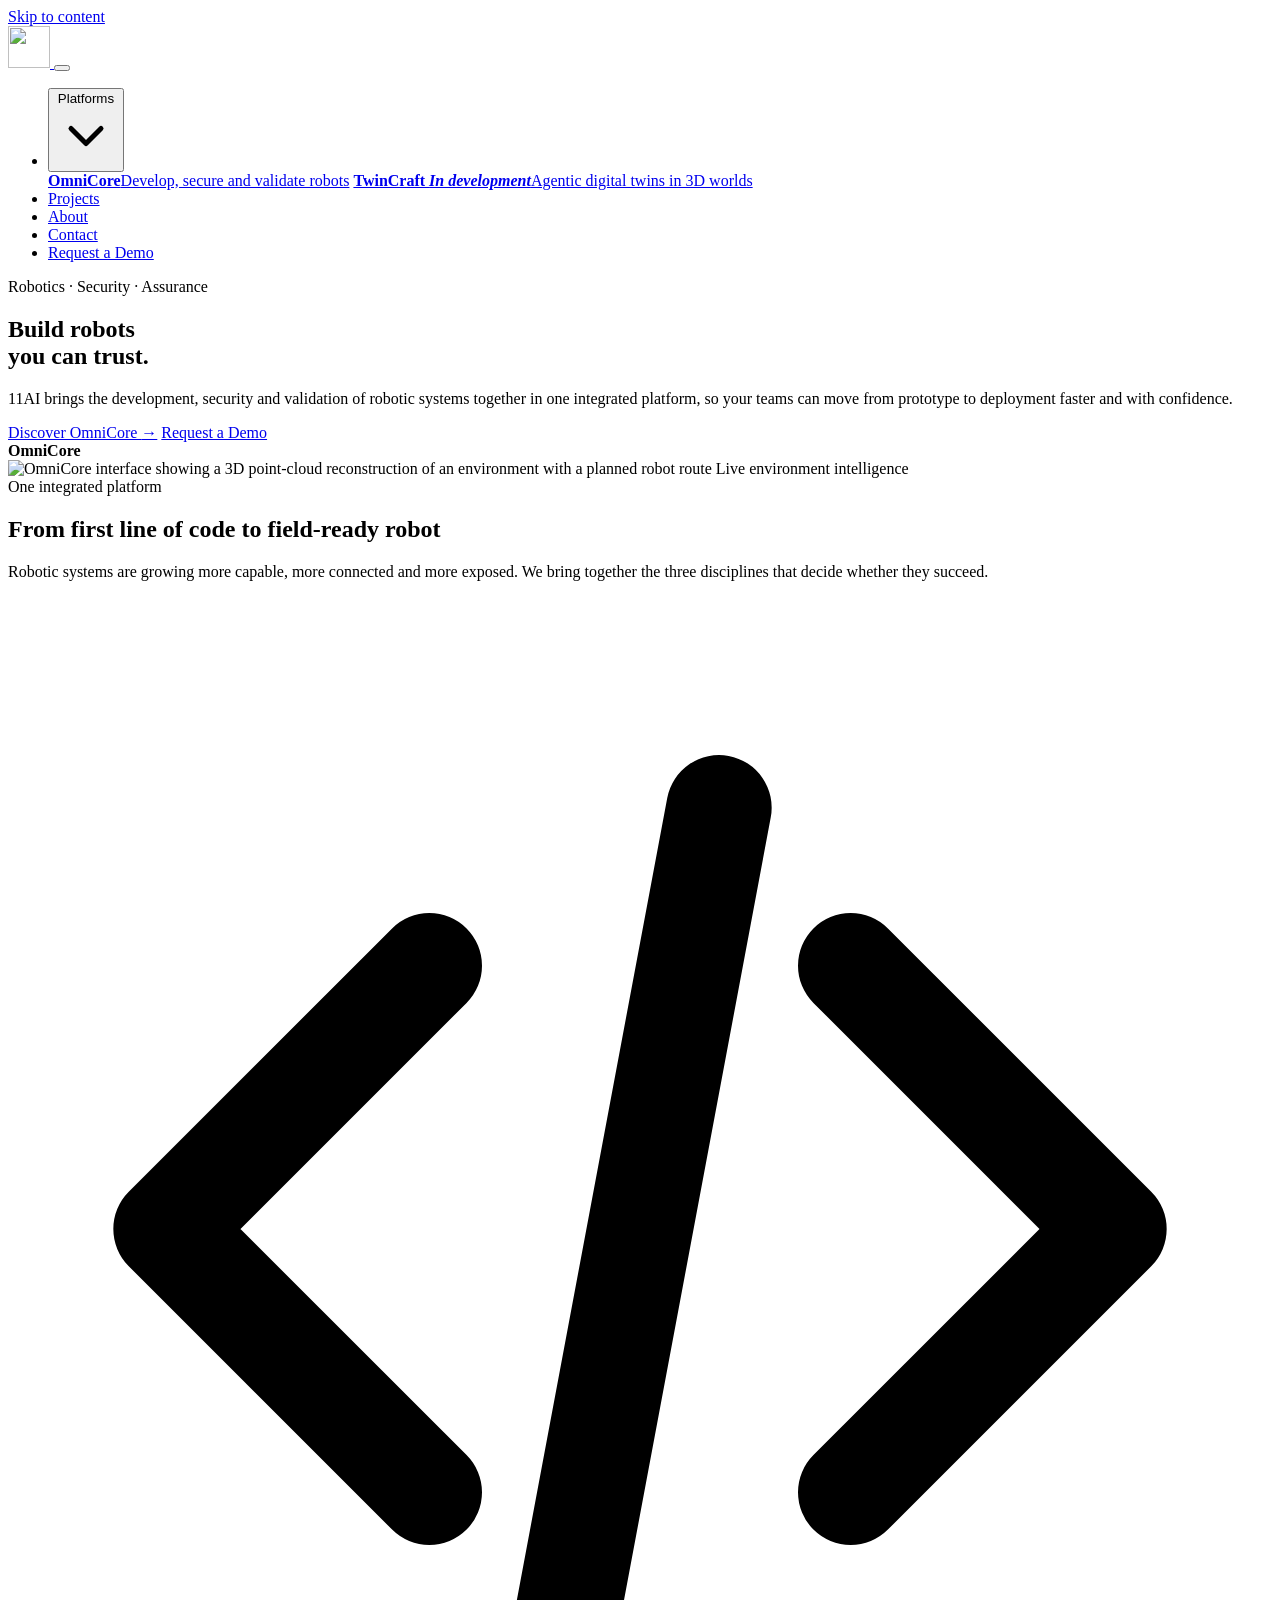
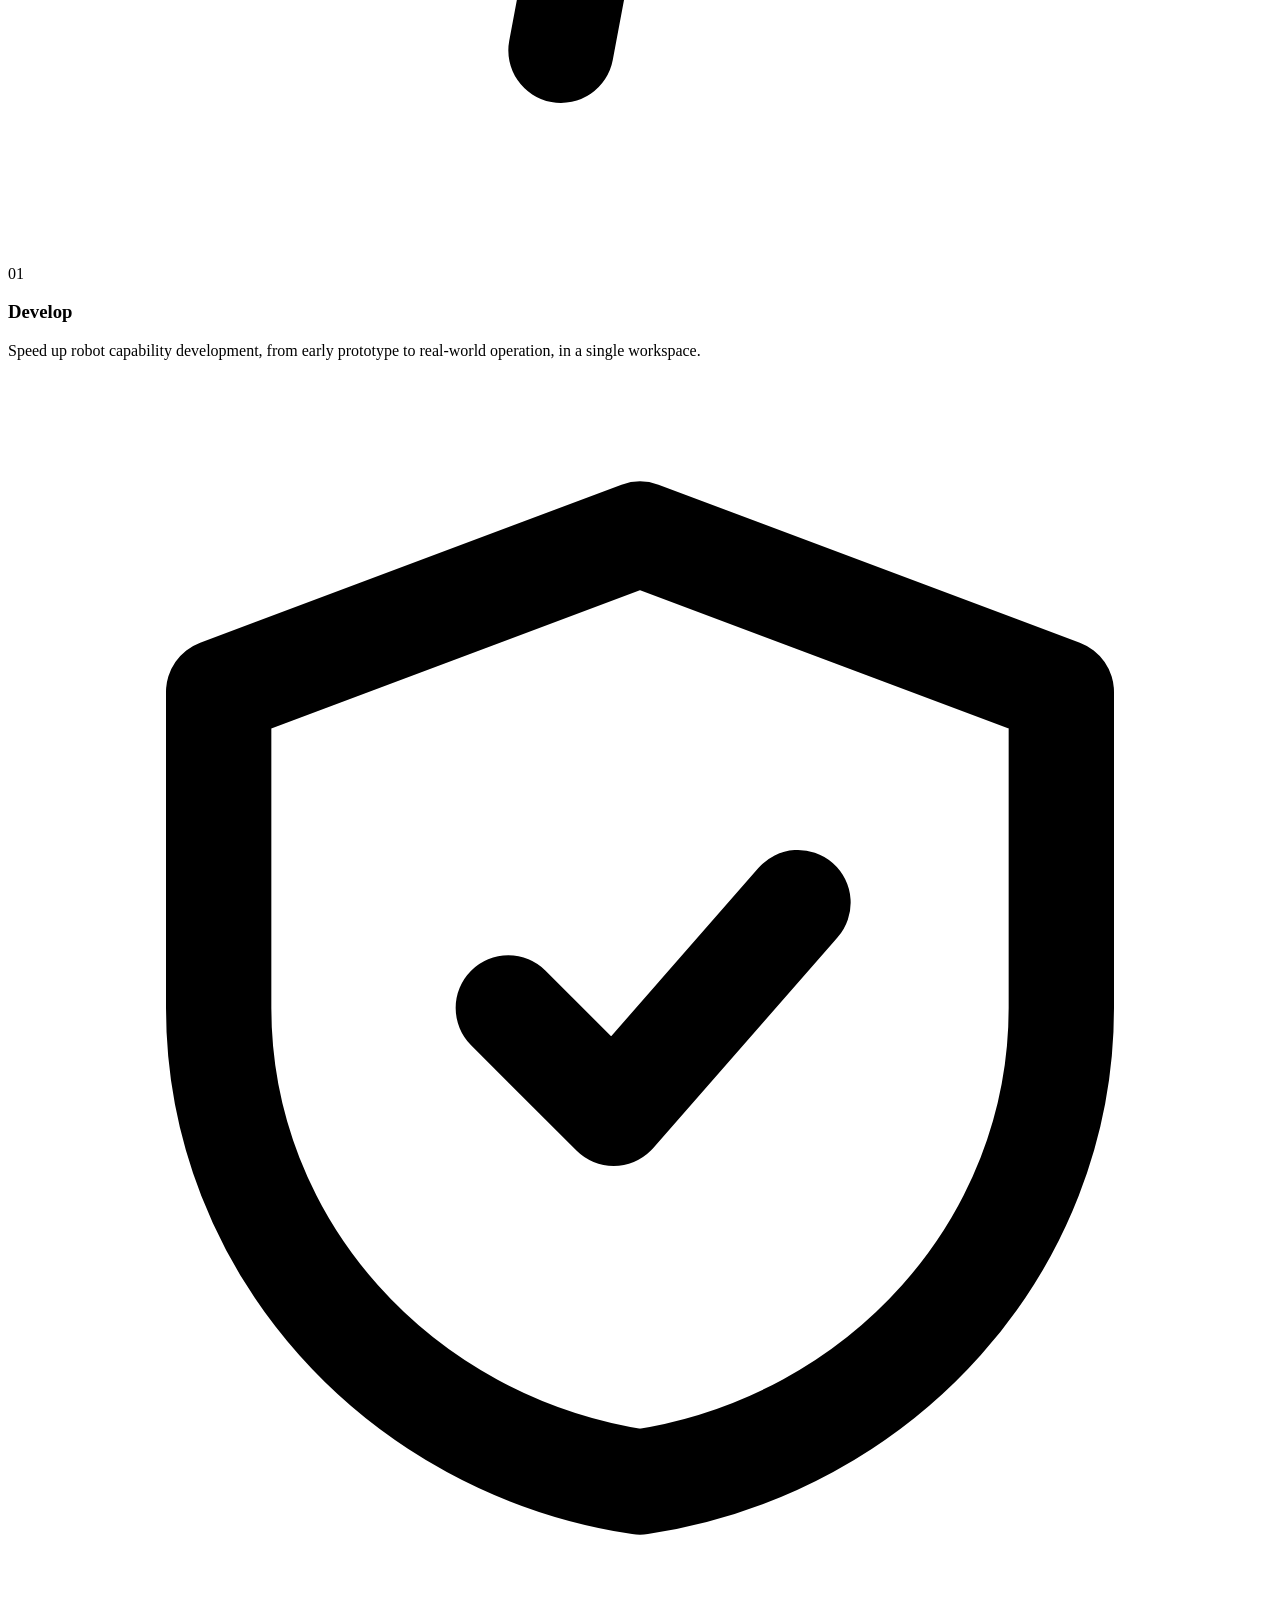
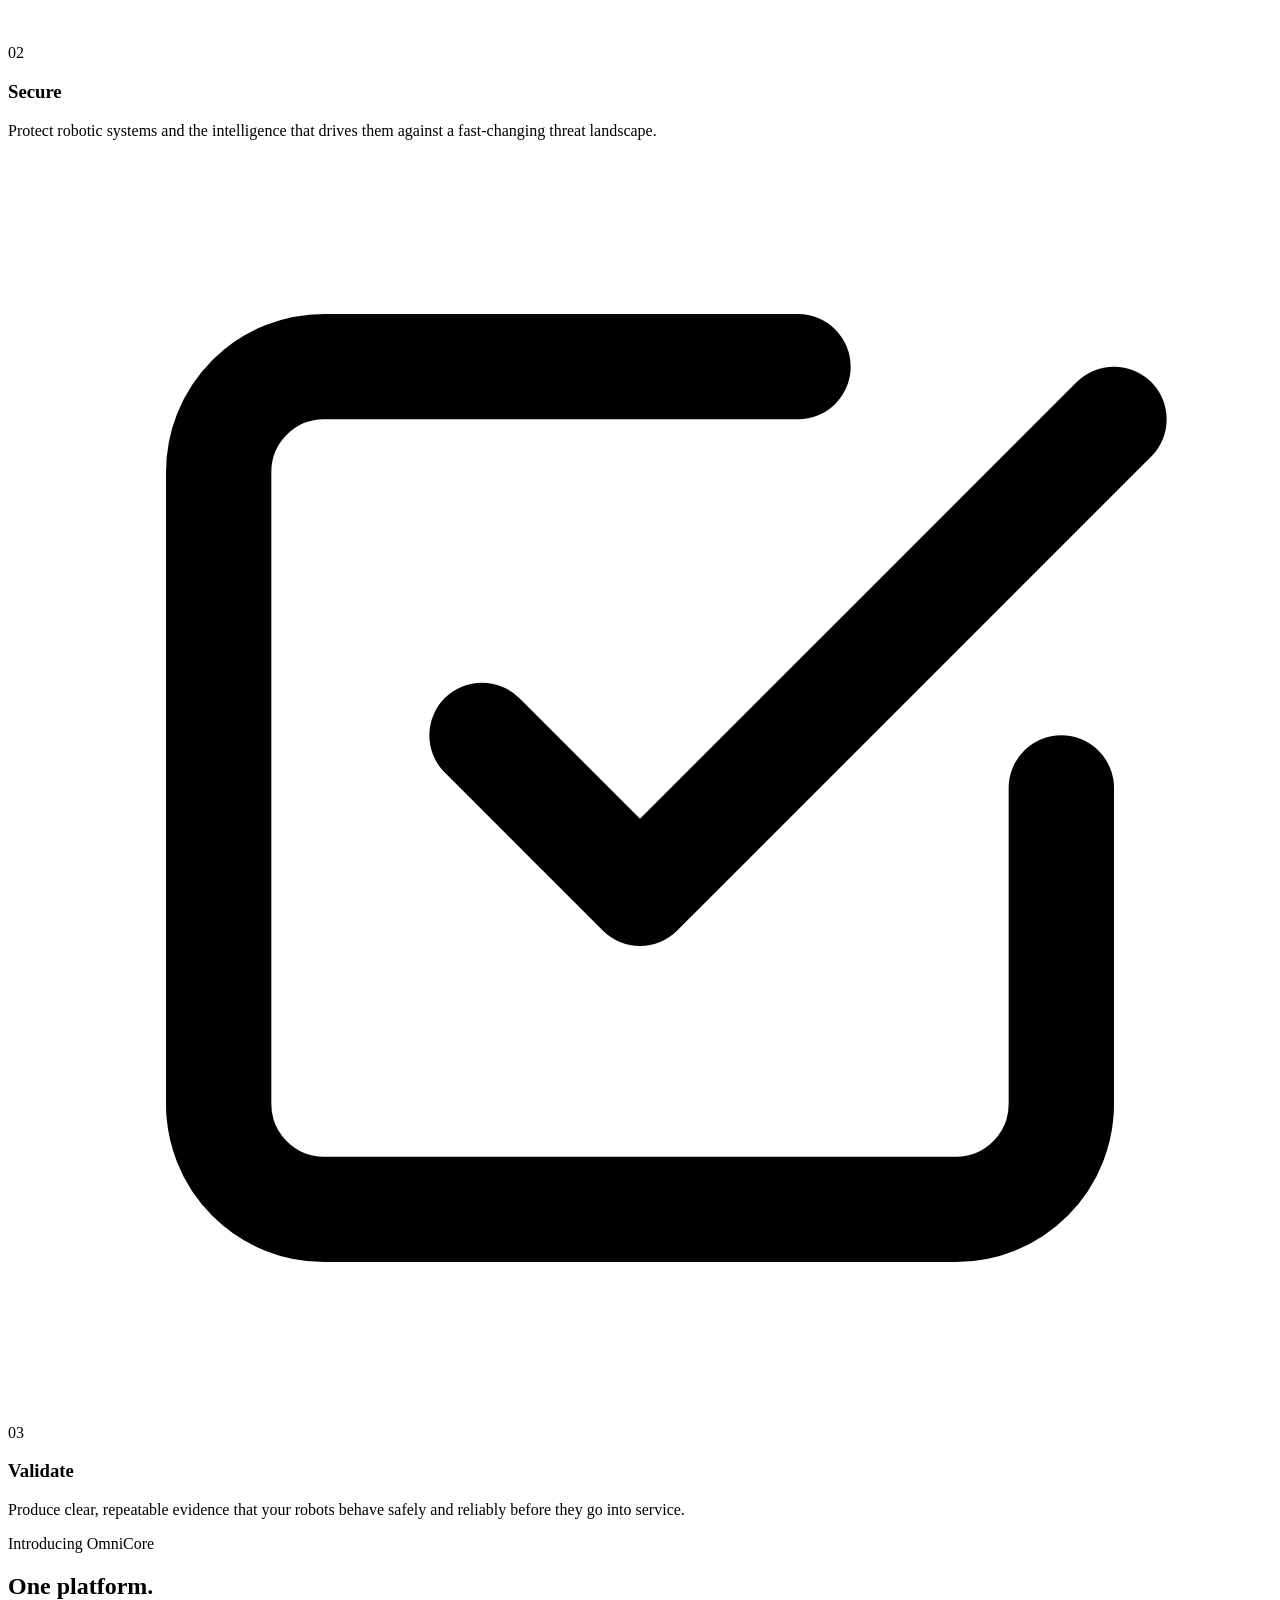
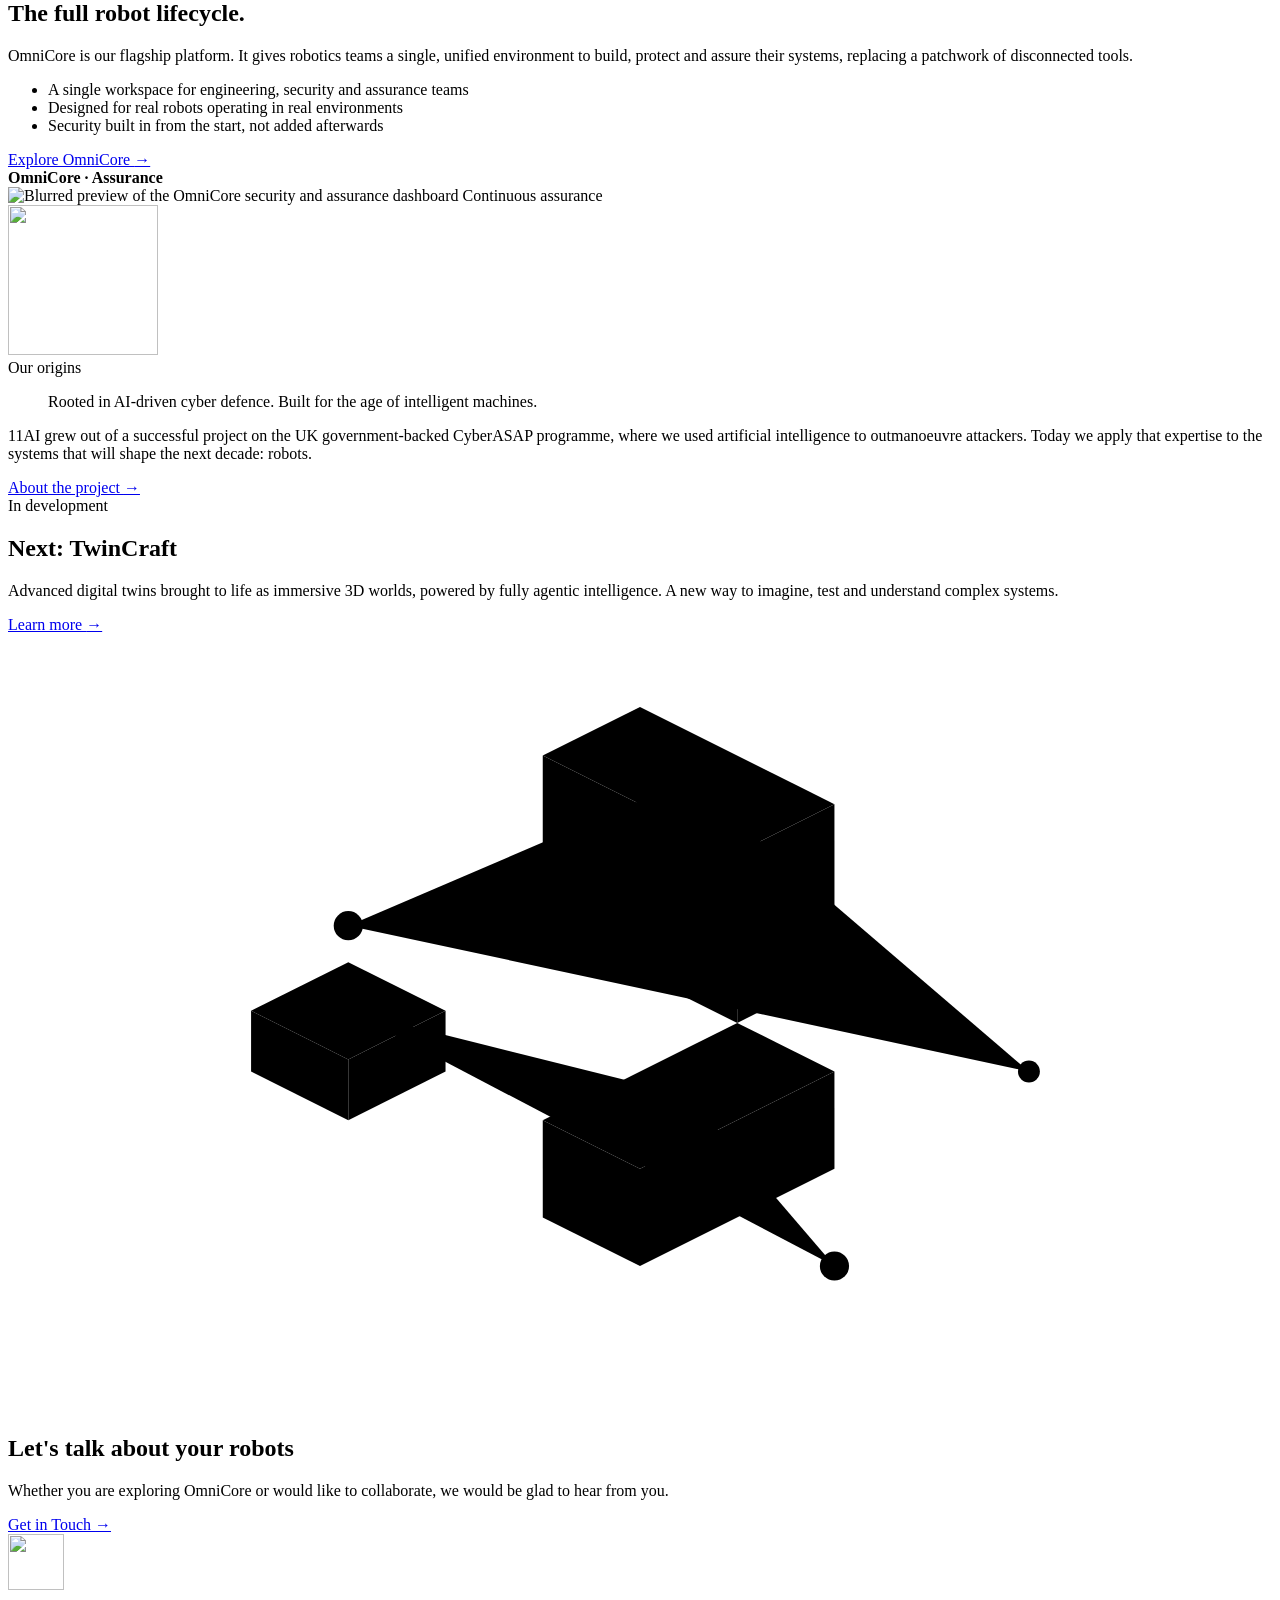
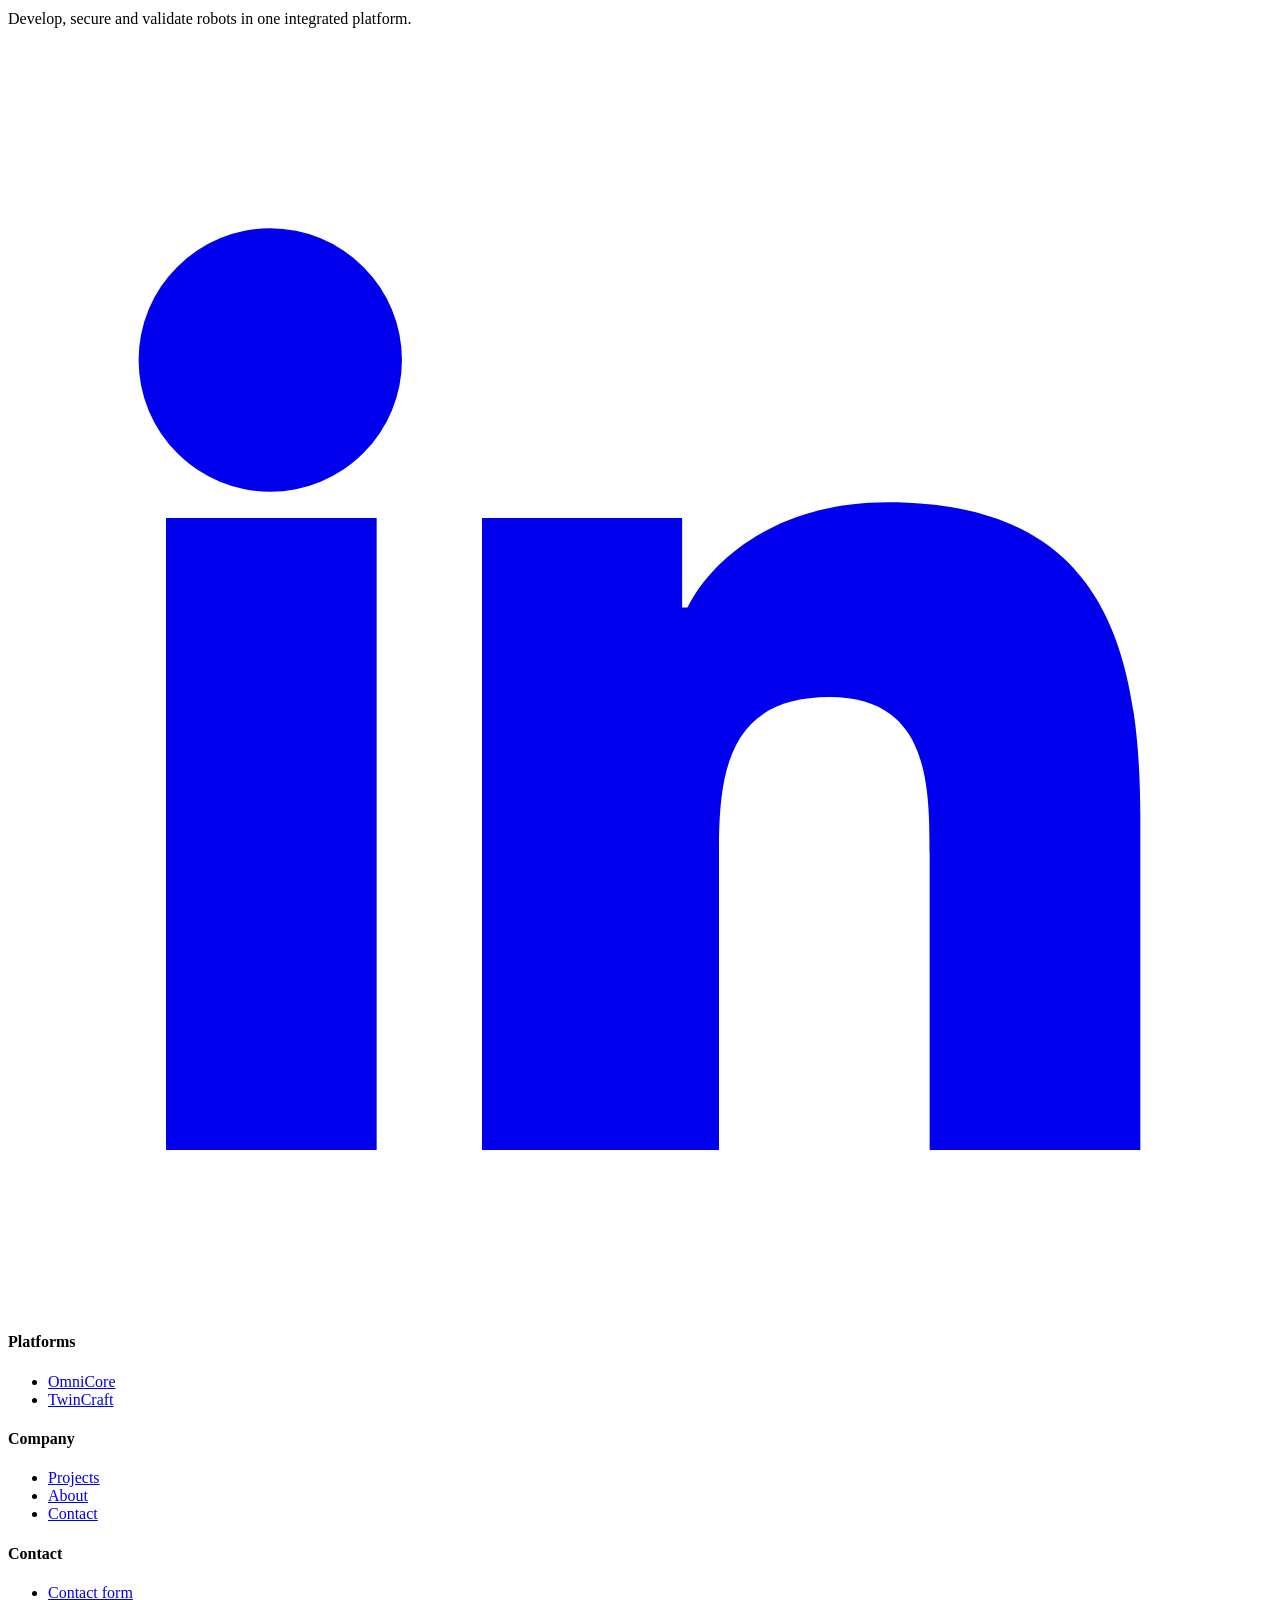
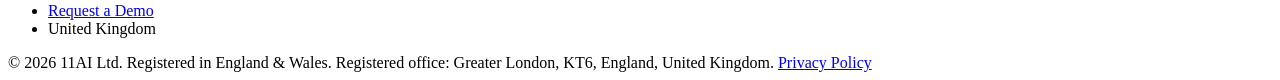
==== index.html @ 643f724d "11ai website" ====
<!doctype html>
<html lang="en-GB" class="no-js">
<head>
  <meta charset="utf-8">
  <meta name="viewport" content="width=device-width, initial-scale=1">
  <title>11AI | Develop, Secure and Validate Robots</title>
  <meta name="description" content="11AI brings robot development, security and validation together in one integrated platform. Meet OmniCore and request a demo.">
  <link rel="canonical" href="https://www.11ai.co.uk/">
  <meta property="og:type" content="website">
  <meta property="og:site_name" content="11AI">
  <meta property="og:title" content="11AI | Build robots you can trust">
  <meta property="og:description" content="Develop, secure and validate robots in one integrated platform.">
  <meta property="og:url" content="https://www.11ai.co.uk/">
  <meta property="og:image" content="https://www.11ai.co.uk/assets/img/og-image.jpg">
  <meta name="twitter:card" content="summary_large_image">
  <meta name="theme-color" content="#0b1220">
  <link rel="icon" href="favicon.ico" sizes="any">
  <link rel="icon" href="assets/img/logo.svg" type="image/svg+xml">
  <link rel="apple-touch-icon" href="assets/img/apple-touch-icon.png">
  <link rel="preconnect" href="https://fonts.googleapis.com">
  <link rel="preconnect" href="https://fonts.gstatic.com" crossorigin>
  <link href="https://fonts.googleapis.com/css2?family=Inter:wght@400;500;600&family=Manrope:wght@600;700;800&display=swap" rel="stylesheet">
  <link rel="stylesheet" href="assets/css/style.css">
  <script type="application/ld+json">
  {
    "@context": "https://schema.org",
    "@type": "Organization",
    "name": "11AI Ltd",
    "url": "https://www.11ai.co.uk/",
    "logo": "https://www.11ai.co.uk/assets/img/logo-512.png",
    "description": "Develop, secure and validate robots in one integrated platform."
  }
  </script>
</head>
<body>
  <a class="skip-link" href="#main">Skip to content</a>

  <header class="site-header">
    <nav class="container nav" aria-label="Main">
      <a class="brand" href="index.html" aria-label="11AI home">
        <img src="assets/img/logo-white.svg" alt="" width="42" height="42">
      </a>
      <button class="nav-toggle" aria-label="Menu" aria-expanded="false" aria-controls="nav-links"><span></span><span></span><span></span></button>
      <ul class="nav-links" id="nav-links">
        <li class="has-menu">
          <button class="menu-btn" type="button" aria-expanded="false" aria-controls="platforms-menu">Platforms <svg viewBox="0 0 24 24" aria-hidden="true"><path d="M6 9l6 6 6-6" fill="none" stroke="currentColor" stroke-width="2" stroke-linecap="round" stroke-linejoin="round"/></svg></button>
          <div class="menu" id="platforms-menu">
            <a class="menu-item" href="omnicore.html"><strong>OmniCore</strong><span>Develop, secure and validate robots</span></a>
            <a class="menu-item" href="twincraft.html"><strong>TwinCraft <em class="mini-badge">In development</em></strong><span>Agentic digital twins in 3D worlds</span></a>
          </div>
        </li>
        <li><a href="projects.html">Projects</a></li>
        <li><a href="about.html">About</a></li>
        <li><a href="contact.html">Contact</a></li>
        <li><a class="nav-cta" href="contact.html?interest=omnicore-demo">Request a Demo</a></li>
      </ul>
    </nav>
  </header>

  <main id="main">
    <!-- Hero -->
    <section class="hero">
      <div class="container hero-grid">
        <div class="reveal">
          <span class="eyebrow">Robotics · Security · Assurance</span>
          <h1>Build robots<br><span class="text-accent">you can trust.</span></h1>
          <p class="lead">11AI brings the development, security and validation of robotic systems together in one integrated platform, so your teams can move from prototype to deployment faster and with confidence.</p>
          <div class="btn-row">
            <a class="btn btn-primary" href="omnicore.html">Discover OmniCore <span class="arrow" aria-hidden="true">→</span></a>
            <a class="btn btn-ghost" href="contact.html?interest=omnicore-demo">Request a Demo</a>
          </div>
        </div>
        <div class="reveal reveal-d2">
          <div class="frame frame-tilt frame-overlay">
            <div class="frame-bar" aria-hidden="true"><i></i><i></i><i></i><b>OmniCore</b></div>
            <img src="assets/img/omnicore-mapping.jpg" width="1038" height="814" alt="OmniCore interface showing a 3D point-cloud reconstruction of an environment with a planned robot route">
            <span class="frame-caption">Live environment intelligence</span>
          </div>
        </div>
      </div>
    </section>

    <!-- Pillars -->
    <section class="section">
      <div class="container">
        <div class="section-head center reveal">
          <span class="eyebrow">One integrated platform</span>
          <h2>From first line of code to field-ready robot</h2>
          <p class="lead">Robotic systems are growing more capable, more connected and more exposed. We bring together the three disciplines that decide whether they succeed.</p>
        </div>
        <div class="grid-3">
          <article class="card reveal">
            <div class="icon" aria-hidden="true">
              <svg viewBox="0 0 24 24" fill="none" stroke="currentColor" stroke-width="2" stroke-linecap="round" stroke-linejoin="round"><path d="M8 7l-5 5 5 5M16 7l5 5-5 5M13.5 4l-3 16"/></svg>
            </div>
            <span class="pillar-num">01</span>
            <h3>Develop</h3>
            <p>Speed up robot capability development, from early prototype to real-world operation, in a single workspace.</p>
          </article>
          <article class="card reveal reveal-d1">
            <div class="icon" aria-hidden="true">
              <svg viewBox="0 0 24 24" fill="none" stroke="currentColor" stroke-width="2" stroke-linecap="round" stroke-linejoin="round"><path d="M12 3l8 3v6c0 4.5-3.4 8.3-8 9-4.6-.7-8-4.5-8-9V6l8-3z"/><path d="M9.5 12l2 2 3.5-4"/></svg>
            </div>
            <span class="pillar-num">02</span>
            <h3>Secure</h3>
            <p>Protect robotic systems and the intelligence that drives them against a fast-changing threat landscape.</p>
          </article>
          <article class="card reveal reveal-d2">
            <div class="icon" aria-hidden="true">
              <svg viewBox="0 0 24 24" fill="none" stroke="currentColor" stroke-width="2" stroke-linecap="round" stroke-linejoin="round"><path d="M9 11l3 3L21 5"/><path d="M20 12v6a2 2 0 0 1-2 2H6a2 2 0 0 1-2-2V6a2 2 0 0 1 2-2h9"/></svg>
            </div>
            <span class="pillar-num">03</span>
            <h3>Validate</h3>
            <p>Produce clear, repeatable evidence that your robots behave safely and reliably before they go into service.</p>
          </article>
        </div>
      </div>
    </section>

    <!-- OmniCore teaser -->
    <section class="section section-dark">
      <div class="container split">
        <div class="reveal">
          <span class="eyebrow">Introducing OmniCore</span>
          <h2>One platform.<br>The full robot lifecycle.</h2>
          <p class="lead">OmniCore is our flagship platform. It gives robotics teams a single, unified environment to build, protect and assure their systems, replacing a patchwork of disconnected tools.</p>
          <ul class="checklist">
            <li>A single workspace for engineering, security and assurance teams</li>
            <li>Designed for real robots operating in real environments</li>
            <li>Security built in from the start, not added afterwards</li>
          </ul>
          <div class="btn-row">
            <a class="btn btn-primary" href="omnicore.html">Explore OmniCore <span class="arrow" aria-hidden="true">→</span></a>
          </div>
        </div>
        <div class="reveal reveal-d2">
          <div class="frame frame-overlay">
            <div class="frame-bar" aria-hidden="true"><i></i><i></i><i></i><b>OmniCore · Assurance</b></div>
            <img src="assets/img/omnicore-security.jpg" width="1530" height="696" alt="Blurred preview of the OmniCore security and assurance dashboard" loading="lazy">
            <span class="frame-caption">Continuous assurance</span>
          </div>
        </div>
      </div>
    </section>

    <!-- Origin -->
    <section class="section section-soft">
      <div class="container origin reveal">
        <img class="origin-mark" src="assets/img/logo.svg" alt="" width="150" height="150">
        <div>
          <span class="eyebrow">Our origins</span>
          <blockquote>Rooted in AI-driven cyber defence. Built for the age of intelligent machines.</blockquote>
          <p>11AI grew out of a successful project on the UK government-backed CyberASAP programme, where we used artificial intelligence to outmanoeuvre attackers. Today we apply that expertise to the systems that will shape the next decade: robots.</p>
          <a class="btn btn-navy" href="projects.html">About the project <span class="arrow" aria-hidden="true">→</span></a>
        </div>
      </div>
    </section>

    <!-- TwinCraft teaser -->
    <section class="section">
      <div class="container">
        <div class="teaser reveal">
          <div>
            <span class="badge badge-amber"><span class="dot"></span>In development</span>
            <h2>Next: TwinCraft</h2>
            <p class="lead">Advanced digital twins brought to life as immersive 3D worlds, powered by fully agentic intelligence. A new way to imagine, test and understand complex systems.</p>
            <div class="btn-row">
              <a class="btn btn-ghost" href="twincraft.html">Learn more <span class="arrow" aria-hidden="true">→</span></a>
            </div>
          </div>
          <svg class="world" viewBox="0 0 520 320" aria-hidden="true">
            <g class="grid-line">
              <line x1="260" y1="60" x2="20" y2="180"/><line x1="300" y1="80" x2="60" y2="200"/><line x1="340" y1="100" x2="100" y2="220"/><line x1="380" y1="120" x2="140" y2="240"/><line x1="420" y1="140" x2="180" y2="260"/><line x1="460" y1="160" x2="220" y2="280"/><line x1="500" y1="180" x2="260" y2="300"/>
              <line x1="260" y1="60" x2="500" y2="180"/><line x1="220" y1="80" x2="460" y2="200"/><line x1="180" y1="100" x2="420" y2="220"/><line x1="140" y1="120" x2="380" y2="240"/><line x1="100" y1="140" x2="340" y2="260"/><line x1="60" y1="160" x2="300" y2="280"/><line x1="20" y1="180" x2="260" y2="300"/>
            </g>
            <polygon class="face" points="260,30 340,70 300,90 220,50"/>
            <polygon class="face" points="220,120 300,160 300,90 220,50"/>
            <polygon class="face" points="300,160 340,140 340,70 300,90"/>
            <polygon class="face" points="140,135 180,155 140,175 100,155"/>
            <polygon class="face" points="100,180 140,200 140,175 100,155"/>
            <polygon class="face" points="140,200 180,180 180,155 140,175"/>
            <polygon class="face" points="300,160 340,180 260,220 220,200"/>
            <polygon class="face" points="220,240 260,260 260,220 220,200"/>
            <polygon class="face" points="260,260 340,220 340,180 260,220"/>
            <path class="link" d="M140 120 L280 60 L420 180"/>
            <path class="link" d="M340 260 L280 190 L140 155"/>
            <circle class="node-ring" cx="280" cy="60" r="7"/><circle class="node" cx="280" cy="60" r="4.5"/>
            <circle class="node-ring" cx="280" cy="190" r="7"/><circle class="node" cx="280" cy="190" r="4.5"/>
            <circle class="node" cx="140" cy="155" r="4.5"/>
            <circle class="node" cx="420" cy="180" r="4.5"/>
            <circle class="agent" cx="140" cy="120" r="6"/>
            <circle class="agent" cx="340" cy="260" r="6"/>
          </svg>
        </div>
      </div>
    </section>

    <!-- CTA -->
    <section class="cta-band">
      <div class="container reveal">
        <h2>Let's talk about your robots</h2>
        <p>Whether you are exploring OmniCore or would like to collaborate, we would be glad to hear from you.</p>
        <div class="btn-row">
          <a class="btn btn-ghost" href="contact.html">Get in Touch <span class="arrow" aria-hidden="true">→</span></a>
        </div>
      </div>
    </section>
  </main>

  <footer class="site-footer">
    <div class="container">
      <div class="footer-grid">
        <div>
          <a class="brand" href="index.html" aria-label="11AI home"><img src="assets/img/logo-white.svg" alt="" width="56" height="56"></a>
          <p>Develop, secure and validate robots in one integrated platform.</p>
          <div class="social">
            <a href="https://www.linkedin.com/in/eleven-ai-572a1943a" aria-label="11AI on LinkedIn" rel="noopener" target="_blank"><svg viewBox="0 0 24 24" fill="currentColor"><path d="M4.98 3.5a2.5 2.5 0 1 1 0 5 2.5 2.5 0 0 1 0-5zM3 9h4v12H3zM9 9h3.8v1.7h.1c.5-1 1.8-2 3.8-2 4 0 4.8 2.6 4.8 6V21h-4v-5.6c0-1.3 0-3-1.9-3s-2.1 1.4-2.1 2.9V21H9z"/></svg></a>
          </div>
        </div>
        <div>
          <h4>Platforms</h4>
          <ul>
            <li><a href="omnicore.html">OmniCore</a></li>
            <li><a href="twincraft.html">TwinCraft</a></li>
          </ul>
        </div>
        <div>
          <h4>Company</h4>
          <ul>
            <li><a href="projects.html">Projects</a></li>
            <li><a href="about.html">About</a></li>
            <li><a href="contact.html">Contact</a></li>
          </ul>
        </div>
        <div>
          <h4>Contact</h4>
          <ul>
            <li><a href="contact.html">Contact form</a></li>
            <li><a href="contact.html?interest=omnicore-demo">Request a Demo</a></li>
            <li>United Kingdom</li>
          </ul>
        </div>
      </div>
      <div class="footer-legal">
        <span>© <span data-year>2026</span> 11AI Ltd. Registered in England &amp; Wales. Registered office: Greater London, KT6, England, United Kingdom.</span>
        <a href="privacy.html">Privacy Policy</a>
      </div>
    </div>
  </footer>

  <script src="assets/js/main.js" defer></script>
</body>
</html>
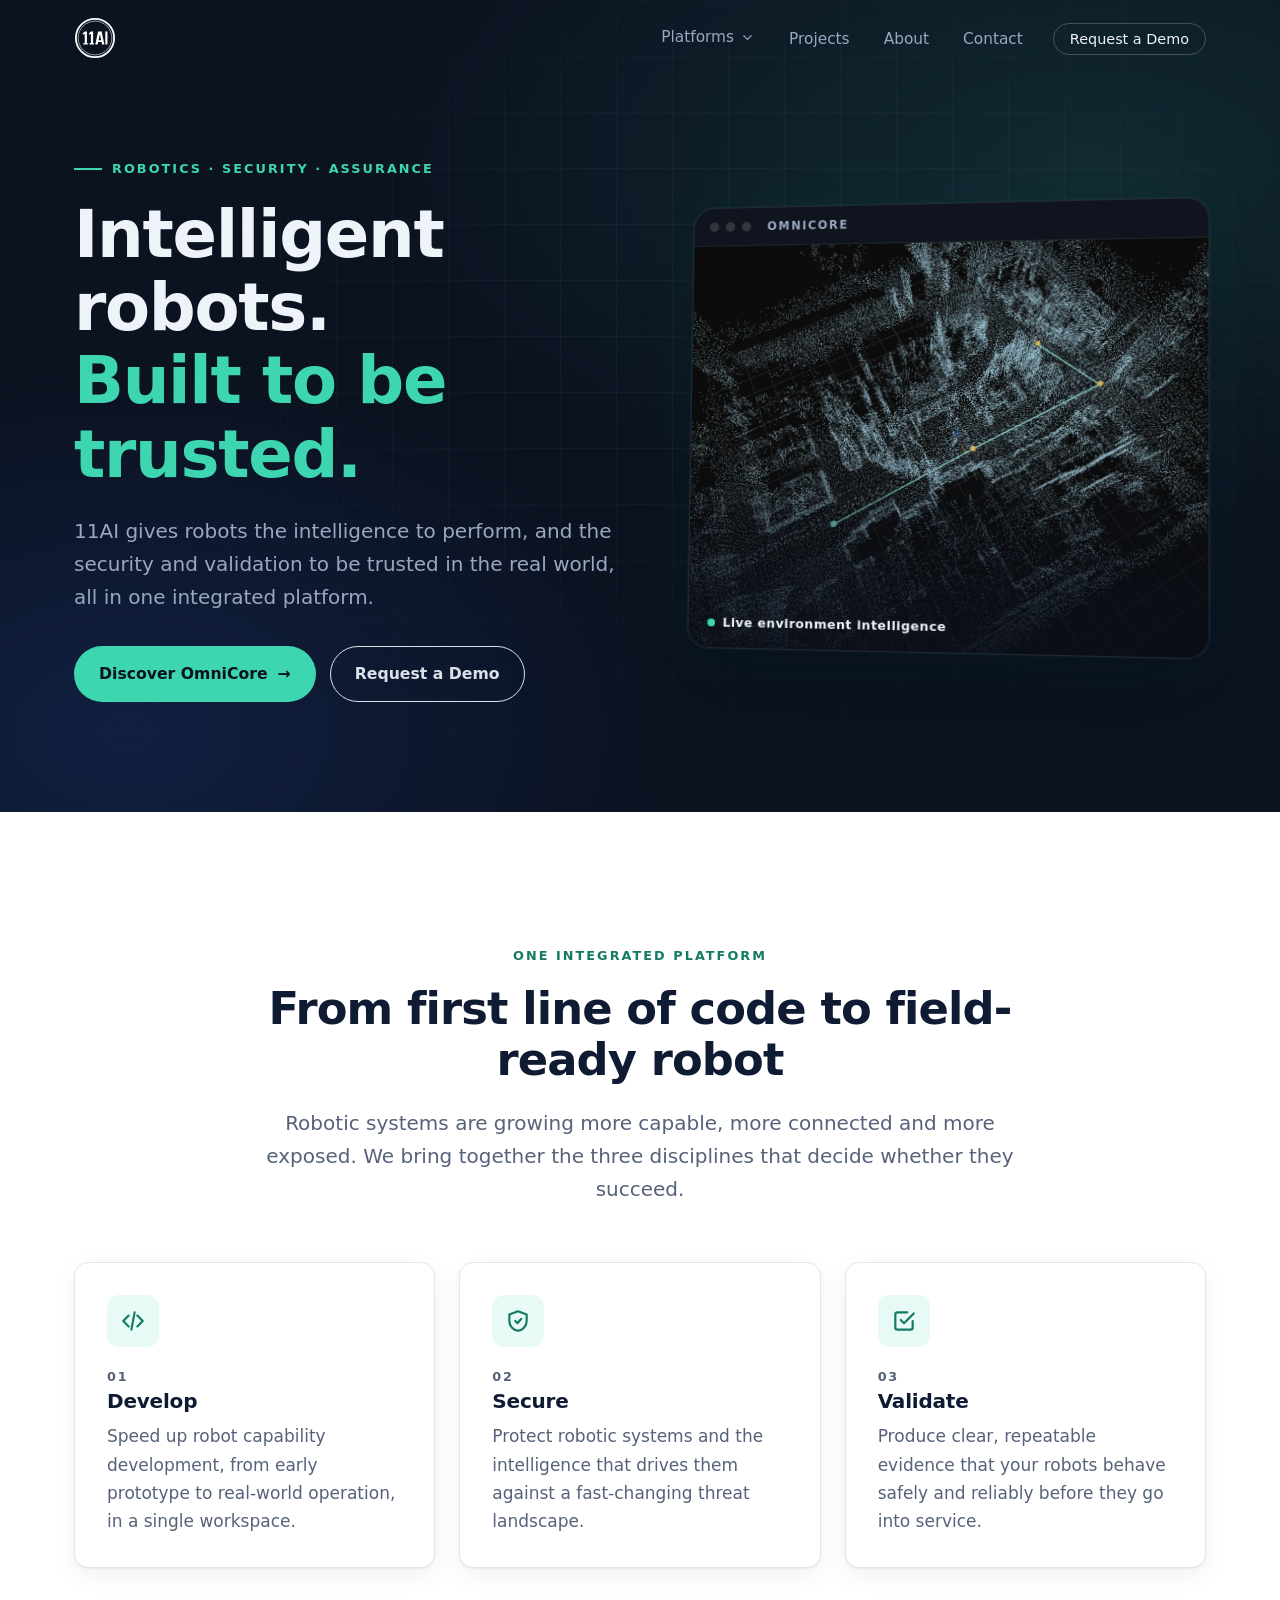
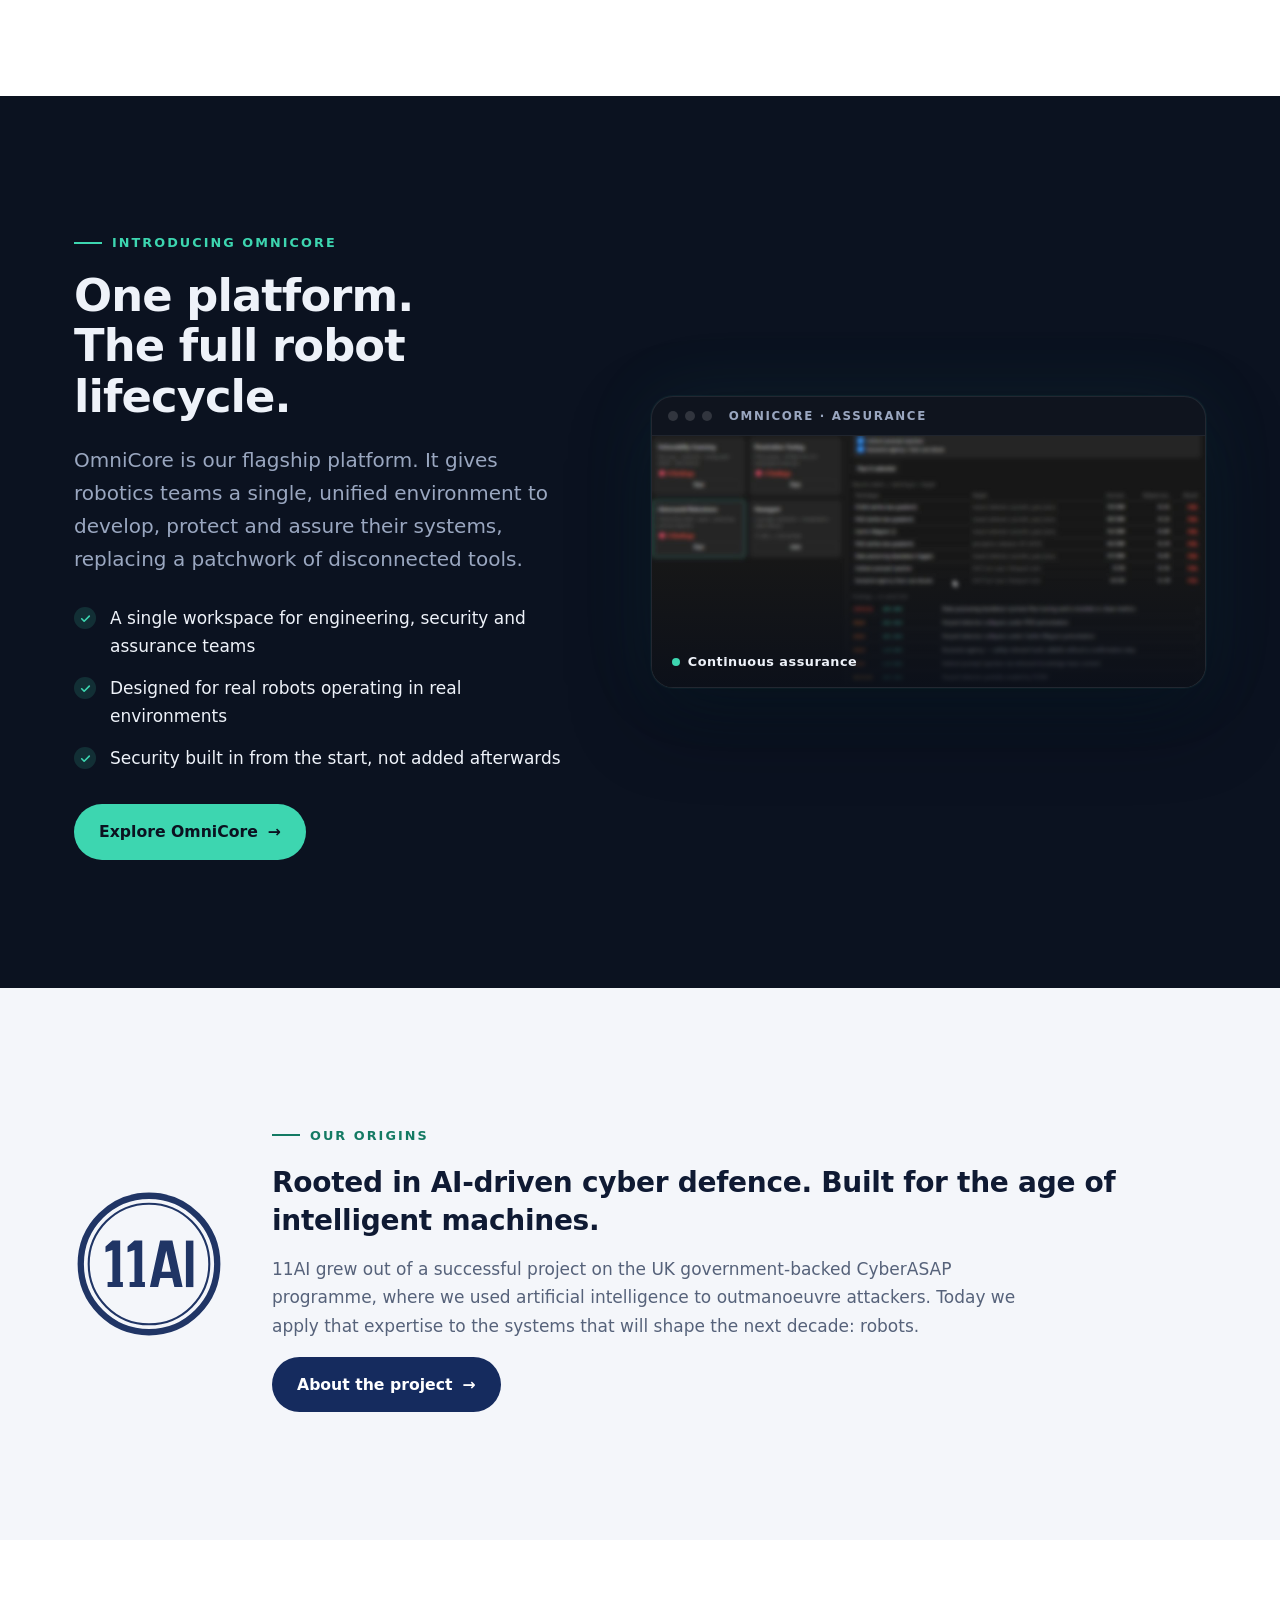
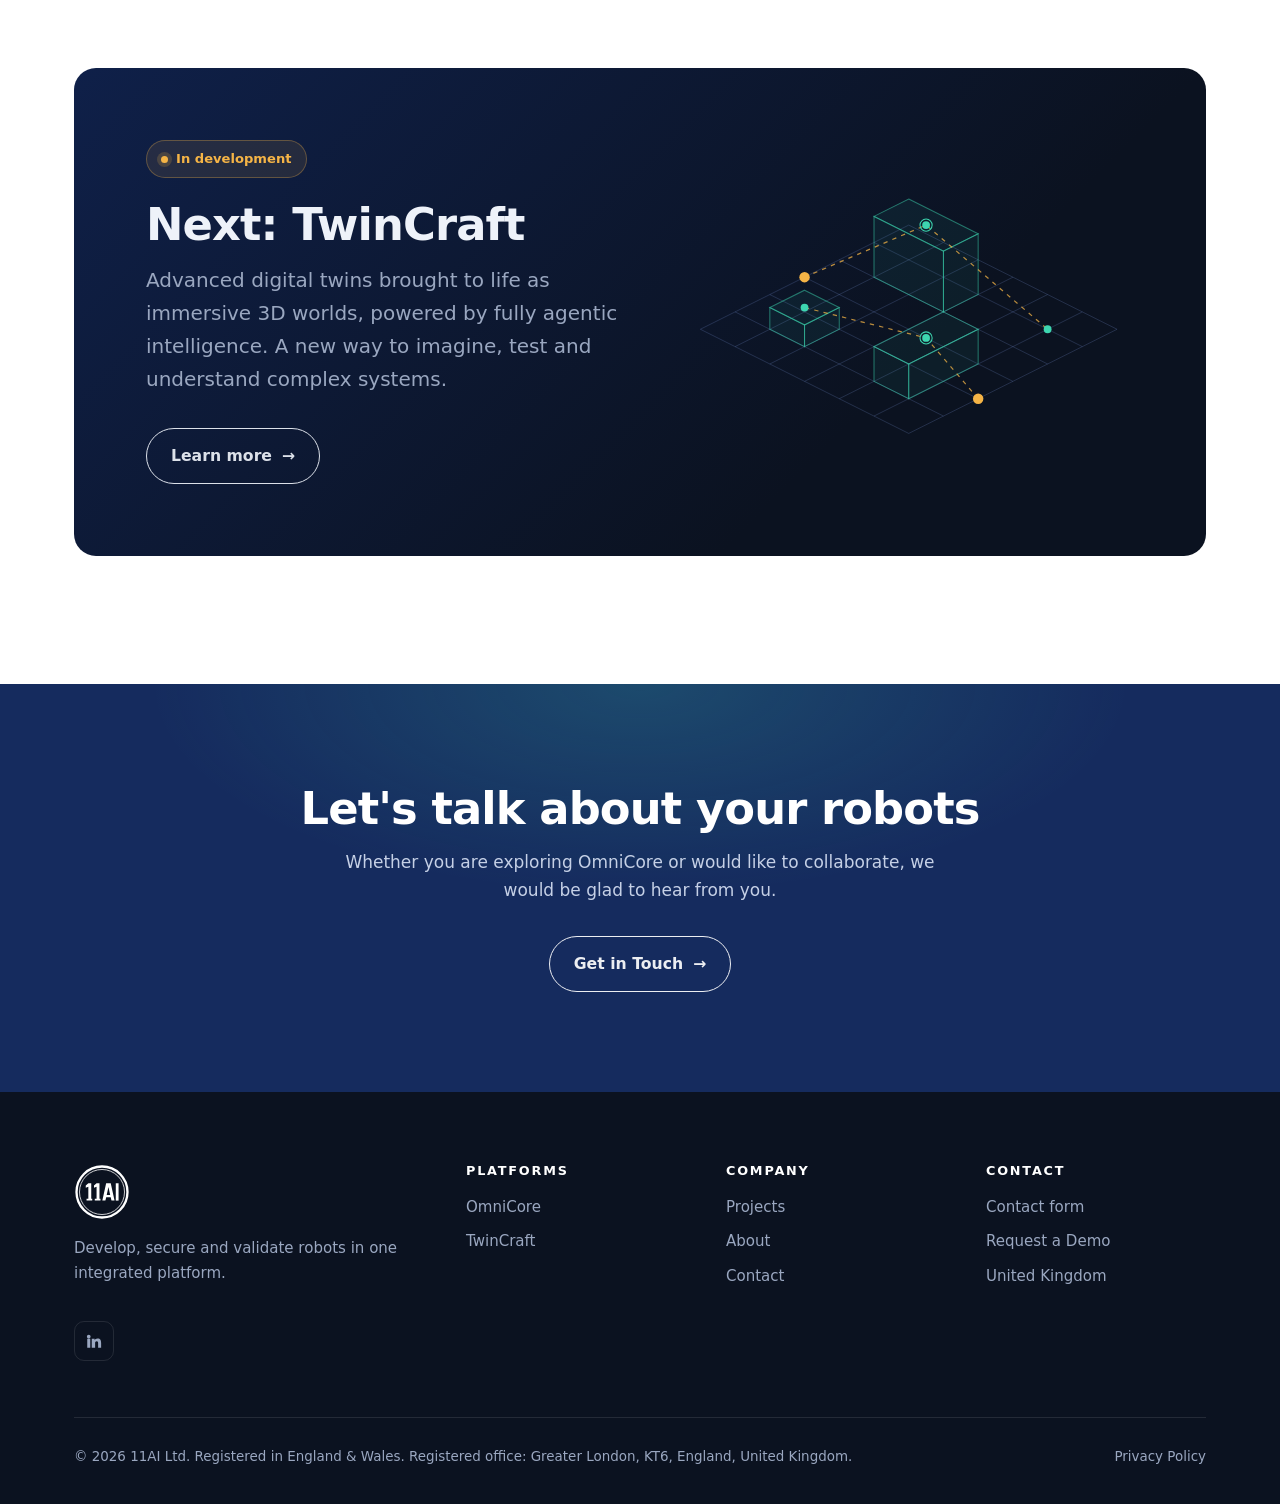
==== commit 0ac8dc22: "Add files via upload" ====
--- a/index.html
+++ b/index.html
@@ -8,7 +8,7 @@
   <link rel="canonical" href="https://www.11ai.co.uk/">
   <meta property="og:type" content="website">
   <meta property="og:site_name" content="11AI">
-  <meta property="og:title" content="11AI | Build robots you can trust">
+  <meta property="og:title" content="11AI | Intelligent robots. Built to be trusted.">
   <meta property="og:description" content="Develop, secure and validate robots in one integrated platform.">
   <meta property="og:url" content="https://www.11ai.co.uk/">
   <meta property="og:image" content="https://www.11ai.co.uk/assets/img/og-image.jpg">
@@ -63,8 +63,8 @@
       <div class="container hero-grid">
         <div class="reveal">
           <span class="eyebrow">Robotics · Security · Assurance</span>
-          <h1>Build robots<br><span class="text-accent">you can trust.</span></h1>
-          <p class="lead">11AI brings the development, security and validation of robotic systems together in one integrated platform, so your teams can move from prototype to deployment faster and with confidence.</p>
+          <h1>Intelligent robots.<br><span class="text-accent">Built to be trusted.</span></h1>
+          <p class="lead">11AI gives robots the intelligence to perform, and the security and validation to be trusted in the real world, all in one integrated platform.</p>
           <div class="btn-row">
             <a class="btn btn-primary" href="omnicore.html">Discover OmniCore <span class="arrow" aria-hidden="true">→</span></a>
             <a class="btn btn-ghost" href="contact.html?interest=omnicore-demo">Request a Demo</a>
@@ -123,7 +123,7 @@
         <div class="reveal">
           <span class="eyebrow">Introducing OmniCore</span>
           <h2>One platform.<br>The full robot lifecycle.</h2>
-          <p class="lead">OmniCore is our flagship platform. It gives robotics teams a single, unified environment to build, protect and assure their systems, replacing a patchwork of disconnected tools.</p>
+          <p class="lead">OmniCore is our flagship platform. It gives robotics teams a single, unified environment to develop, protect and assure their systems, replacing a patchwork of disconnected tools.</p>
           <ul class="checklist">
             <li>A single workspace for engineering, security and assurance teams</li>
             <li>Designed for real robots operating in real environments</li>
--- a/assets/css/style.css
+++ b/assets/css/style.css
@@ -0,0 +1,482 @@
+/* ==========================================================================
+   11AI — site styles
+   ========================================================================== */
+
+:root {
+  --navy: #152b5e;
+  --navy-700: #0f2049;
+  --teal: #3dd6b0;
+  --teal-600: #1fa888;
+  --ink: #0b1220;
+  --ink-2: #111a2e;
+  --ink-3: #1a2540;
+
+  --bg: #ffffff;
+  --bg-soft: #f4f6fa;
+  --text: #0f1a33;
+  --text-muted: #56627a;
+  --border: #e2e7f0;
+  --card: #ffffff;
+  --brand: var(--navy);
+  --accent-text: #137a63;
+
+  --on-dark: #eef2f9;
+  --on-dark-muted: #9aa7c0;
+  --border-dark: rgba(255, 255, 255, 0.1);
+
+  --radius: 14px;
+  --radius-lg: 22px;
+  --shadow: 0 1px 2px rgba(15, 26, 51, 0.06), 0 8px 24px rgba(15, 26, 51, 0.06);
+  --shadow-lg: 0 30px 80px rgba(3, 8, 20, 0.45);
+  --container: 1180px;
+  --font-head: "Manrope", system-ui, -apple-system, "Segoe UI", sans-serif;
+  --font-body: "Inter", system-ui, -apple-system, "Segoe UI", sans-serif;
+  color-scheme: light;
+}
+
+@media (prefers-color-scheme: dark) {
+  :root:not([data-theme="light"]) {
+    --bg: #0b1220;
+    --bg-soft: #0f1829;
+    --text: #e8edf6;
+    --text-muted: #9aa7c0;
+    --border: #1f2a42;
+    --card: #111a2e;
+    --brand: #8fb0ff;
+    --accent-text: var(--teal);
+    --shadow: 0 1px 2px rgba(0, 0, 0, 0.3), 0 8px 24px rgba(0, 0, 0, 0.25);
+    color-scheme: dark;
+  }
+}
+
+/* ---------- Base ---------- */
+*, *::before, *::after { box-sizing: border-box; }
+html { scroll-behavior: smooth; -webkit-text-size-adjust: 100%; }
+body {
+  margin: 0;
+  font-family: var(--font-body);
+  font-size: 17px;
+  line-height: 1.65;
+  color: var(--text);
+  background: var(--bg);
+  -webkit-font-smoothing: antialiased;
+  overflow-x: hidden;
+}
+img, svg { max-width: 100%; display: block; }
+a { color: inherit; }
+h1, h2, h3, h4 {
+  font-family: var(--font-head);
+  line-height: 1.12;
+  letter-spacing: -0.02em;
+  margin: 0 0 0.5em;
+  font-weight: 800;
+}
+h1 { font-size: clamp(2.4rem, 5.6vw, 4.1rem); }
+h2 { font-size: clamp(1.9rem, 3.6vw, 2.8rem); }
+h3 { font-size: 1.25rem; font-weight: 700; letter-spacing: -0.01em; }
+p { margin: 0 0 1em; }
+.lead { font-size: clamp(1.08rem, 1.6vw, 1.25rem); color: var(--text-muted); max-width: 40em; }
+.container { width: 100%; max-width: var(--container); margin: 0 auto; padding: 0 24px; }
+.skip-link {
+  position: absolute; left: -999px; top: 8px; z-index: 100;
+  background: var(--teal); color: var(--ink); padding: 8px 14px; border-radius: 8px;
+}
+.skip-link:focus { left: 8px; }
+:focus-visible { outline: 2px solid var(--teal); outline-offset: 3px; border-radius: 4px; }
+
+.eyebrow {
+  display: inline-flex; align-items: center; gap: 10px;
+  font-family: var(--font-head);
+  font-size: 0.8rem; font-weight: 700; letter-spacing: 0.16em; text-transform: uppercase;
+  color: var(--accent-text);
+  margin-bottom: 18px;
+}
+.eyebrow::before { content: ""; width: 28px; height: 2px; background: currentColor; }
+.text-accent { color: var(--teal); }
+
+/* ---------- Buttons ---------- */
+.btn {
+  display: inline-flex; align-items: center; justify-content: center; gap: 10px;
+  font-family: var(--font-head); font-weight: 700; font-size: 0.98rem;
+  padding: 14px 24px; border-radius: 999px; border: 1.5px solid transparent;
+  text-decoration: none; cursor: pointer; white-space: nowrap;
+  transition: transform .2s ease, background-color .2s ease, border-color .2s ease, color .2s ease, box-shadow .2s ease;
+}
+.btn:hover { transform: translateY(-1px); }
+.btn-primary { background: var(--teal); color: var(--ink); }
+.btn-primary:hover { background: #5ce3c2; }
+.btn-navy { background: var(--navy); color: #fff; }
+.btn-navy:hover { background: var(--navy-700); }
+.btn-ghost { border-color: currentColor; color: inherit; background: transparent; opacity: .92; }
+.btn-ghost:hover { opacity: 1; }
+.btn .arrow { transition: transform .2s ease; }
+.btn:hover .arrow { transform: translateX(3px); }
+.btn-row { display: flex; flex-wrap: wrap; gap: 14px; margin-top: 32px; }
+
+/* ---------- Header ---------- */
+.site-header {
+  position: fixed; inset: 0 0 auto 0; z-index: 50;
+  color: var(--on-dark);
+  transition: background-color .3s ease, box-shadow .3s ease, backdrop-filter .3s ease;
+}
+.site-header.scrolled {
+  background: rgba(11, 18, 32, 0.86);
+  backdrop-filter: saturate(160%) blur(14px);
+  -webkit-backdrop-filter: saturate(160%) blur(14px);
+  box-shadow: 0 1px 0 var(--border-dark);
+}
+.nav { display: flex; align-items: center; justify-content: space-between; height: 76px; gap: 20px; }
+.brand { display: inline-flex; align-items: center; gap: 12px; text-decoration: none; font-family: var(--font-head); font-weight: 800; font-size: 1.1rem; letter-spacing: 0.02em; }
+.brand img { width: 42px; height: 42px; }
+.nav-links { display: flex; align-items: center; gap: 6px; list-style: none; margin: 0; padding: 0; }
+.nav-links a {
+  text-decoration: none; font-weight: 500; font-size: 0.96rem;
+  padding: 8px 14px; border-radius: 8px; color: var(--on-dark-muted);
+  transition: color .2s ease;
+}
+.nav-links a:hover, .nav-links a[aria-current="page"] { color: #fff; }
+.nav-links a[aria-current="page"] { box-shadow: inset 0 -2px 0 var(--teal); border-radius: 0; }
+.nav-links .nav-cta {
+  margin-left: 10px; padding: 7px 16px; border-radius: 999px;
+  border: 1px solid rgba(255, 255, 255, 0.22); color: var(--on-dark); font-size: 0.9rem;
+  transition: border-color .2s ease, color .2s ease;
+}
+.nav-links .nav-cta:hover { border-color: var(--teal); color: var(--teal); }
+
+/* Platforms dropdown */
+.has-menu { position: relative; }
+.menu-btn {
+  display: inline-flex; align-items: center; gap: 6px;
+  background: none; border: 0; cursor: pointer; font: inherit; font-weight: 500; font-size: 0.96rem;
+  padding: 8px 14px; color: var(--on-dark-muted); transition: color .2s ease;
+}
+.menu-btn svg { width: 15px; height: 15px; transition: transform .2s ease; }
+.menu-btn:hover, .has-menu.active .menu-btn { color: #fff; }
+.has-menu.active .menu-btn { box-shadow: inset 0 -2px 0 var(--teal); }
+.menu {
+  position: absolute; top: calc(100% + 10px); left: 50%; width: 310px;
+  transform: translate(-50%, 6px); opacity: 0; visibility: hidden;
+  background: rgba(14, 22, 40, 0.98); border: 1px solid var(--border-dark); border-radius: 14px;
+  padding: 8px; box-shadow: 0 24px 60px rgba(0, 0, 0, 0.45);
+  transition: opacity .2s ease, transform .2s ease, visibility .2s;
+}
+.menu::before { content: ""; position: absolute; left: 0; right: 0; top: -12px; height: 12px; }
+.has-menu:hover .menu, .has-menu:focus-within .menu, .has-menu.open .menu { opacity: 1; visibility: visible; transform: translate(-50%, 0); }
+.has-menu:hover .menu-btn svg, .has-menu.open .menu-btn svg { transform: rotate(180deg); }
+.nav-links .menu-item { display: block; padding: 12px 14px; border-radius: 10px; }
+.nav-links .menu-item:hover, .nav-links .menu-item[aria-current="page"] { background: rgba(255, 255, 255, 0.05); box-shadow: none; border-radius: 10px; }
+.menu-item strong { display: flex; align-items: center; gap: 8px; color: #fff; font-family: var(--font-head); font-size: 0.98rem; }
+.menu-item span { display: block; font-size: 0.85rem; color: var(--on-dark-muted); margin-top: 2px; }
+.mini-badge { font-style: normal; font-size: 0.66rem; font-weight: 700; letter-spacing: .06em; text-transform: uppercase; color: #f5b446; border: 1px solid rgba(245, 180, 70, 0.35); border-radius: 999px; padding: 2px 7px; }
+.nav-toggle {
+  display: none; background: none; border: 0; color: #fff; cursor: pointer;
+  width: 44px; height: 44px; padding: 10px; margin-right: -10px;
+}
+.nav-toggle span { display: block; height: 2px; background: currentColor; margin: 5px 0; border-radius: 2px; transition: transform .25s ease, opacity .25s ease; }
+.nav-open .nav-toggle span:nth-child(1) { transform: translateY(7px) rotate(45deg); }
+.nav-open .nav-toggle span:nth-child(2) { opacity: 0; }
+.nav-open .nav-toggle span:nth-child(3) { transform: translateY(-7px) rotate(-45deg); }
+
+@media (max-width: 880px) {
+  .nav-toggle { display: block; }
+  .nav-links {
+    position: fixed; inset: 76px 0 auto 0;
+    flex-direction: column; align-items: stretch; gap: 0;
+    background: rgba(11, 18, 32, 0.98);
+    padding: 12px 24px 28px;
+    border-top: 1px solid var(--border-dark);
+    transform: translateY(-12px); opacity: 0; visibility: hidden;
+    transition: all .25s ease;
+  }
+  .nav-open .nav-links { transform: none; opacity: 1; visibility: visible; }
+  .nav-open .site-header { background: rgba(11, 18, 32, 0.98); }
+  .nav-links a { padding: 14px 0; font-size: 1.05rem; border-bottom: 1px solid var(--border-dark); }
+  .nav-links a[aria-current="page"] { box-shadow: none; color: var(--teal); }
+  .nav-links .nav-cta { margin: 18px 0 0; text-align: center; border: 1px solid rgba(255, 255, 255, 0.22); }
+  .menu-btn { width: 100%; justify-content: space-between; padding: 14px 0; font-size: 1.05rem; border-bottom: 1px solid var(--border-dark); }
+  .menu-btn svg { display: none; }
+  .has-menu.active .menu-btn { box-shadow: none; }
+  .menu { position: static; width: auto; transform: none; opacity: 1; visibility: visible; background: none; border: 0; box-shadow: none; padding: 4px 0 4px 12px; }
+  .has-menu:hover .menu, .has-menu:focus-within .menu, .has-menu.open .menu { transform: none; }
+  .nav-links .menu-item { border-bottom: 0; padding: 10px 0; }
+  .nav-links { max-height: calc(100vh - 76px); overflow-y: auto; }
+}
+
+/* ---------- Sections ---------- */
+.section { padding: clamp(72px, 10vw, 128px) 0; }
+.section-soft { background: var(--bg-soft); }
+.section-dark {
+  background: var(--ink); color: var(--on-dark);
+  --text-muted: var(--on-dark-muted); --border: var(--border-dark); --card: var(--ink-2); --accent-text: var(--teal); --brand: #8fb0ff;
+}
+.section-head { max-width: 760px; margin-bottom: 56px; }
+.section-head.center { margin-left: auto; margin-right: auto; text-align: center; }
+.section-head.center .eyebrow::before { display: none; }
+.section-head.center .lead { margin-left: auto; margin-right: auto; }
+
+/* ---------- Hero ---------- */
+.hero {
+  position: relative; overflow: hidden;
+  background: radial-gradient(1200px 600px at 85% 20%, rgba(61, 214, 176, 0.12), transparent 60%),
+              radial-gradient(900px 600px at 10% 90%, rgba(21, 43, 94, 0.55), transparent 60%),
+              var(--ink);
+  color: var(--on-dark);
+  padding: 150px 0 110px;
+  --text-muted: var(--on-dark-muted); --accent-text: var(--teal);
+}
+.hero::before {
+  content: ""; position: absolute; inset: 0; pointer-events: none;
+  background-image: linear-gradient(rgba(255,255,255,.035) 1px, transparent 1px),
+                    linear-gradient(90deg, rgba(255,255,255,.035) 1px, transparent 1px);
+  background-size: 56px 56px;
+  mask-image: radial-gradient(ellipse at 60% 40%, #000 20%, transparent 75%);
+  -webkit-mask-image: radial-gradient(ellipse at 60% 40%, #000 20%, transparent 75%);
+}
+.hero-grid { position: relative; display: grid; grid-template-columns: 1.05fr 1fr; gap: 56px; align-items: center; }
+.hero h1 { margin-bottom: 24px; }
+.hero .lead { color: var(--on-dark-muted); }
+.hero-sm { padding: 160px 0 90px; }
+.hero-sm .hero-grid { grid-template-columns: 1fr; }
+.hero-sm h1 { font-size: clamp(2.3rem, 5vw, 3.6rem); max-width: 16em; }
+
+.badge {
+  display: inline-flex; align-items: center; gap: 8px;
+  font-size: 0.82rem; font-weight: 600; font-family: var(--font-head);
+  padding: 7px 14px; border-radius: 999px;
+  background: rgba(61, 214, 176, 0.1); color: var(--teal);
+  border: 1px solid rgba(61, 214, 176, 0.3);
+  margin-bottom: 22px;
+}
+.badge .dot { width: 7px; height: 7px; border-radius: 50%; background: var(--teal); box-shadow: 0 0 0 4px rgba(61, 214, 176, 0.18); animation: pulse 2.4s ease-in-out infinite; }
+.badge-amber { background: rgba(245, 180, 70, 0.1); color: #f5b446; border-color: rgba(245, 180, 70, 0.3); }
+.badge-amber .dot { background: #f5b446; box-shadow: 0 0 0 4px rgba(245, 180, 70, 0.18); }
+@keyframes pulse { 50% { opacity: .45; } }
+
+/* Product frame */
+.frame {
+  position: relative; border-radius: var(--radius-lg); overflow: hidden;
+  background: #0a0f1a; border: 1px solid rgba(255,255,255,0.1);
+  box-shadow: var(--shadow-lg), 0 0 0 1px rgba(61, 214, 176, 0.06), 0 0 80px rgba(61, 214, 176, 0.08);
+}
+.frame-bar { display: flex; align-items: center; gap: 7px; padding: 12px 16px; border-bottom: 1px solid rgba(255,255,255,0.07); background: rgba(255,255,255,0.02); }
+.frame-bar i { width: 10px; height: 10px; border-radius: 50%; background: rgba(255,255,255,0.14); }
+.frame-bar b { margin-left: 10px; font: 600 0.74rem var(--font-head); letter-spacing: .14em; text-transform: uppercase; color: var(--on-dark-muted); }
+.frame img { width: 100%; height: auto; }
+.frame-tilt { transform: perspective(1600px) rotateY(-9deg) rotateX(3deg); transition: transform .6s ease; }
+.frame-tilt:hover { transform: perspective(1600px) rotateY(-3deg) rotateX(1deg); }
+.frame-overlay::after {
+  content: ""; position: absolute; inset: 0; pointer-events: none;
+  background: linear-gradient(180deg, transparent 55%, rgba(10, 15, 26, 0.85));
+}
+.frame-caption {
+  position: absolute; left: 20px; bottom: 18px; z-index: 2;
+  display: inline-flex; align-items: center; gap: 8px;
+  font: 600 0.8rem var(--font-head); color: var(--on-dark); letter-spacing: 0.04em;
+}
+.frame-caption::before { content: ""; width: 8px; height: 8px; border-radius: 50%; background: var(--teal); }
+
+/* ---------- Pillars / cards ---------- */
+.grid-3 { display: grid; grid-template-columns: repeat(3, 1fr); gap: 24px; }
+.grid-4 { display: grid; grid-template-columns: repeat(4, 1fr); gap: 20px; }
+.grid-2 { display: grid; grid-template-columns: repeat(2, 1fr); gap: 24px; }
+.card {
+  background: var(--card); border: 1px solid var(--border); border-radius: var(--radius);
+  padding: 32px; box-shadow: var(--shadow);
+  transition: transform .25s ease, border-color .25s ease;
+}
+.card:hover { transform: translateY(-3px); border-color: rgba(61, 214, 176, 0.45); }
+.card p { color: var(--text-muted); margin: 0; }
+.section-dark .card { box-shadow: none; }
+.icon {
+  width: 52px; height: 52px; border-radius: 12px; display: grid; place-items: center;
+  background: rgba(61, 214, 176, 0.12); color: var(--accent-text); margin-bottom: 22px;
+}
+.icon svg { width: 26px; height: 26px; }
+.pillar-num { font: 800 0.8rem var(--font-head); letter-spacing: .14em; color: var(--text-muted); margin-bottom: 6px; display: block; }
+
+/* ---------- Split feature ---------- */
+.split { display: grid; grid-template-columns: 1fr 1.1fr; gap: 72px; align-items: center; }
+.split.reverse > :first-child { order: 2; }
+.checklist { list-style: none; padding: 0; margin: 28px 0 0; display: grid; gap: 14px; }
+.checklist li { display: flex; gap: 14px; align-items: flex-start; }
+.checklist li::before {
+  content: ""; flex: none; width: 22px; height: 22px; margin-top: 3px; border-radius: 50%;
+  background: rgba(61, 214, 176, 0.15) url("data:image/svg+xml,%3Csvg xmlns='http://www.w3.org/2000/svg' viewBox='0 0 24 24' fill='none' stroke='%233dd6b0' stroke-width='3' stroke-linecap='round' stroke-linejoin='round'%3E%3Cpath d='M5 12.5l4.5 4.5L19 7.5'/%3E%3C/svg%3E") center / 13px no-repeat;
+}
+.stack { position: relative; }
+.stack .frame + .frame { position: absolute; width: 62%; right: -4%; bottom: -12%; }
+
+/* ---------- Origin band ---------- */
+.origin { display: grid; grid-template-columns: auto 1fr; gap: 48px; align-items: center; }
+.origin-mark { width: 150px; height: 150px; opacity: .95; }
+.origin blockquote { margin: 0; font-family: var(--font-head); font-size: clamp(1.3rem, 2.4vw, 1.75rem); font-weight: 700; line-height: 1.35; letter-spacing: -0.01em; }
+.origin p { color: var(--text-muted); margin-top: 16px; max-width: 46em; }
+
+/* ---------- TwinCraft teaser ---------- */
+.teaser {
+  position: relative; overflow: hidden; border-radius: var(--radius-lg);
+  background: linear-gradient(135deg, var(--navy-700), var(--ink) 70%);
+  color: var(--on-dark); padding: clamp(40px, 6vw, 72px);
+  display: grid; grid-template-columns: 1.1fr 1fr; gap: 40px; align-items: center;
+  --text-muted: var(--on-dark-muted);
+}
+.teaser p { color: var(--on-dark-muted); }
+.teaser h2 { margin-bottom: 14px; }
+
+/* Wireframe world visual */
+.world { width: 100%; height: auto; overflow: visible; }
+.world .grid-line { stroke: rgba(143, 176, 255, 0.22); stroke-width: 1; }
+.world .edge { stroke: rgba(61, 214, 176, 0.55); stroke-width: 1.4; fill: none; }
+.world .face { fill: rgba(61, 214, 176, 0.06); stroke: rgba(61, 214, 176, 0.5); stroke-width: 1.2; }
+.world .node { fill: var(--teal); }
+.world .node-ring { fill: none; stroke: var(--teal); stroke-width: 1.2; transform-box: fill-box; transform-origin: center; animation: ring 3.2s ease-out infinite; }
+.world .link { stroke: rgba(245, 180, 70, 0.75); stroke-width: 1.4; stroke-dasharray: 5 6; fill: none; animation: dash 2.4s linear infinite; }
+.world .agent { fill: #f5b446; }
+@keyframes ring { 0% { transform: scale(.6); opacity: .9; } 100% { transform: scale(2.4); opacity: 0; } }
+@keyframes dash { to { stroke-dashoffset: -22; } }
+
+/* ---------- Steps ---------- */
+.steps { counter-reset: step; display: grid; grid-template-columns: repeat(3, 1fr); gap: 24px; }
+.step { position: relative; padding-top: 28px; border-top: 2px solid var(--border); }
+.step::before {
+  counter-increment: step; content: "0" counter(step);
+  position: absolute; top: -2px; left: 0; padding-top: 12px;
+  border-top: 2px solid var(--teal); width: 48px;
+  font: 800 0.85rem var(--font-head); letter-spacing: .1em; color: var(--accent-text);
+}
+.step h3 { margin-top: 18px; }
+.step p { color: var(--text-muted); margin: 0; }
+
+/* ---------- Audience tags ---------- */
+.tags { display: flex; flex-wrap: wrap; gap: 12px; }
+.tag {
+  padding: 12px 20px; border-radius: 999px; border: 1px solid var(--border);
+  background: var(--card); font-weight: 600; font-size: 0.95rem;
+}
+
+/* ---------- Timeline ---------- */
+.timeline { list-style: none; margin: 0; padding: 0; position: relative; display: grid; gap: 36px; }
+.timeline::before { content: ""; position: absolute; left: 9px; top: 8px; bottom: 8px; width: 2px; background: var(--border); }
+.timeline li { position: relative; padding-left: 48px; }
+.timeline li::before {
+  content: ""; position: absolute; left: 0; top: 5px; width: 20px; height: 20px; border-radius: 50%;
+  background: var(--bg); border: 2px solid var(--teal);
+}
+.timeline li.now::before { background: var(--teal); box-shadow: 0 0 0 6px rgba(61, 214, 176, 0.18); }
+.timeline .when { font: 700 0.78rem var(--font-head); letter-spacing: .14em; text-transform: uppercase; color: var(--accent-text); }
+.timeline h3 { margin: 4px 0 6px; }
+.timeline p { color: var(--text-muted); margin: 0; }
+
+/* ---------- CTA band ---------- */
+.cta-band {
+  position: relative; overflow: hidden; text-align: center;
+  background: radial-gradient(700px 300px at 50% 0%, rgba(61, 214, 176, 0.18), transparent 70%), var(--navy);
+  color: #fff; padding: clamp(64px, 8vw, 100px) 0;
+}
+.cta-band h2 { max-width: 18em; margin: 0 auto 14px; }
+.cta-band p { color: #c5d0e6; max-width: 36em; margin: 0 auto; }
+.cta-band .btn-row { justify-content: center; }
+
+/* ---------- Forms ---------- */
+.contact-grid { display: grid; grid-template-columns: 1.4fr 1fr; gap: 56px; align-items: start; }
+.form { display: grid; grid-template-columns: 1fr 1fr; gap: 20px; }
+.form .full { grid-column: 1 / -1; }
+.field label { display: block; font-weight: 600; font-size: 0.92rem; margin-bottom: 8px; }
+.field .req { color: var(--accent-text); }
+.field input, .field select, .field textarea {
+  width: 100%; font: inherit; font-size: 1rem; color: var(--text);
+  background: var(--card); border: 1.5px solid var(--border); border-radius: 10px;
+  padding: 13px 15px; transition: border-color .2s ease, box-shadow .2s ease;
+}
+.field textarea { min-height: 140px; resize: vertical; }
+.field input:focus, .field select:focus, .field textarea:focus {
+  outline: none; border-color: var(--teal); box-shadow: 0 0 0 4px rgba(61, 214, 176, 0.18);
+}
+.consent { display: flex; gap: 12px; align-items: flex-start; font-size: 0.9rem; color: var(--text-muted); }
+.consent input { width: 18px; height: 18px; margin-top: 3px; accent-color: var(--teal-600); flex: none; }
+.hp-field { position: absolute !important; left: -9999px !important; }
+.form-status { grid-column: 1 / -1; font-weight: 600; margin: 0; min-height: 1.5em; }
+.form-status.ok { color: var(--accent-text); }
+.form-status.err { color: #e5484d; }
+.info-card { background: var(--bg-soft); border: 1px solid var(--border); border-radius: var(--radius); padding: 32px; }
+.info-card h3 { margin-bottom: 12px; }
+.info-card p, .info-card li { color: var(--text-muted); }
+.info-card ul { padding-left: 18px; margin: 0 0 24px; }
+.info-card a { color: var(--accent-text); font-weight: 600; }
+
+/* ---------- Prose (legal) ---------- */
+.prose { max-width: 760px; }
+.prose h2 { font-size: 1.45rem; margin-top: 2em; }
+.prose p, .prose li { color: var(--text-muted); }
+.prose a { color: var(--accent-text); }
+
+/* ---------- Footer ---------- */
+.site-footer { background: var(--ink); color: var(--on-dark-muted); padding: 72px 0 36px; font-size: 0.94rem; }
+.footer-grid { display: grid; grid-template-columns: 1.6fr 1fr 1fr 1fr; gap: 40px; }
+.site-footer .brand { color: #fff; margin-bottom: 16px; }
+.site-footer h4 { color: #fff; font-size: 0.8rem; letter-spacing: .14em; text-transform: uppercase; margin-bottom: 16px; }
+.site-footer ul { list-style: none; margin: 0; padding: 0; display: grid; gap: 10px; }
+.site-footer a { text-decoration: none; transition: color .2s ease; }
+.site-footer a:hover { color: var(--teal); }
+.footer-legal {
+  margin-top: 56px; padding-top: 28px; border-top: 1px solid var(--border-dark);
+  display: flex; flex-wrap: wrap; justify-content: space-between; gap: 16px; font-size: 0.84rem;
+}
+.social { display: inline-flex; gap: 10px; margin-top: 20px; }
+.social a { width: 40px; height: 40px; display: grid; place-items: center; border-radius: 10px; border: 1px solid var(--border-dark); }
+.social svg { width: 18px; height: 18px; }
+
+/* ---------- Reveal animation ---------- */
+.reveal { opacity: 0; transform: translateY(24px); transition: opacity .8s ease, transform .8s ease; }
+.reveal.in { opacity: 1; transform: none; }
+.reveal-d1 { transition-delay: .1s; }
+.reveal-d2 { transition-delay: .2s; }
+.reveal-d3 { transition-delay: .3s; }
+.no-js .reveal { opacity: 1; transform: none; }
+@media (prefers-reduced-motion: reduce) {
+  html { scroll-behavior: auto; }
+  .reveal { opacity: 1; transform: none; transition: none; }
+  *, *::before, *::after { animation: none !important; }
+  .frame-tilt { transform: none; }
+}
+
+/* ---------- Responsive ---------- */
+@media (max-width: 1024px) {
+  .grid-4 { grid-template-columns: repeat(2, 1fr); }
+  .footer-grid { grid-template-columns: 1fr 1fr; }
+}
+@media (max-width: 880px) {
+  body { font-size: 16px; }
+  .hero { padding: 120px 0 80px; }
+  .hero-sm { padding: 130px 0 64px; }
+  .hero-grid, .split, .teaser, .contact-grid { grid-template-columns: 1fr; gap: 44px; }
+  .split.reverse > :first-child { order: 0; }
+  .frame-tilt, .frame-tilt:hover { transform: none; }
+  .grid-3, .steps { grid-template-columns: 1fr; }
+  .stack .frame + .frame { position: relative; width: 100%; right: auto; bottom: auto; margin-top: 20px; }
+  .origin { grid-template-columns: 1fr; gap: 28px; }
+  .origin-mark { width: 96px; height: 96px; }
+}
+@media (max-width: 600px) {
+  .container { padding: 0 16px; }
+  .grid-4, .grid-2, .form { grid-template-columns: 1fr; }
+  .footer-grid { grid-template-columns: 1fr; }
+  .card { padding: 26px; }
+  .btn-row .btn { flex: 1 1 100%; }
+}
+.site-footer .brand img { width: 56px; height: 56px; }
+
+/* ---------- Projects ---------- */
+.inline-link { color: var(--accent-text); font-weight: 600; text-decoration: none; border-bottom: 1px solid currentColor; }
+.badge-navy { background: rgba(21, 43, 94, 0.08); color: var(--brand); border-color: rgba(21, 43, 94, 0.2); }
+.badge-navy .dot { background: var(--teal-600); box-shadow: 0 0 0 4px rgba(61, 214, 176, 0.18); animation: none; }
+.project { background: var(--card); border: 1px solid var(--border); border-radius: var(--radius-lg); padding: clamp(28px, 5vw, 56px); box-shadow: var(--shadow); }
+.project h2 { margin-bottom: 12px; }
+.facts { display: grid; grid-template-columns: repeat(4, 1fr); gap: 1px; margin: 36px 0 44px; background: var(--border); border: 1px solid var(--border); border-radius: var(--radius); overflow: hidden; }
+.facts div { background: var(--bg-soft); padding: 18px 20px; }
+.facts dt { font: 700 0.72rem var(--font-head); letter-spacing: .14em; text-transform: uppercase; color: var(--text-muted); }
+.facts dd { margin: 4px 0 0; font-family: var(--font-head); font-weight: 700; }
+.project-body { gap: 36px 56px; }
+.project-body p { color: var(--text-muted); margin: 0; }
+@media (max-width: 880px) { .facts { grid-template-columns: repeat(2, 1fr); } }
+@media (max-width: 600px) { .project-body { gap: 28px; } }
